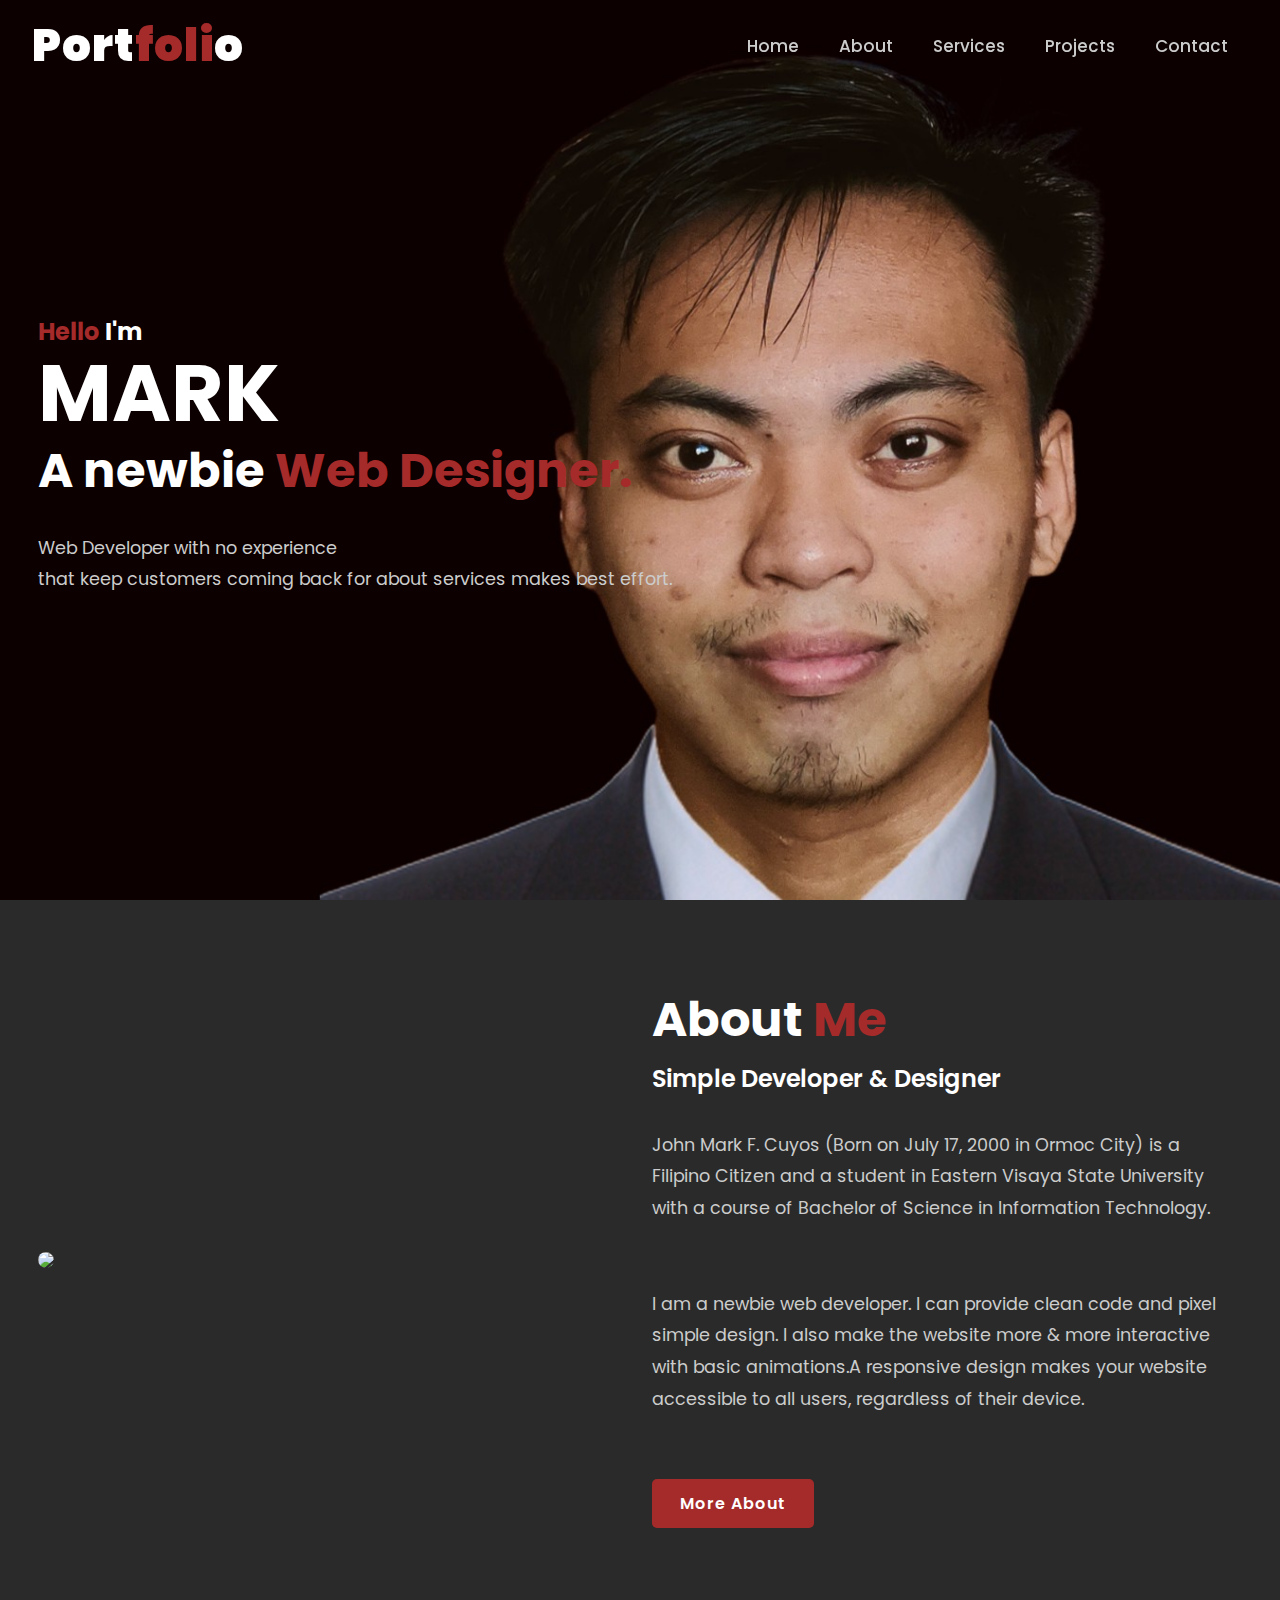
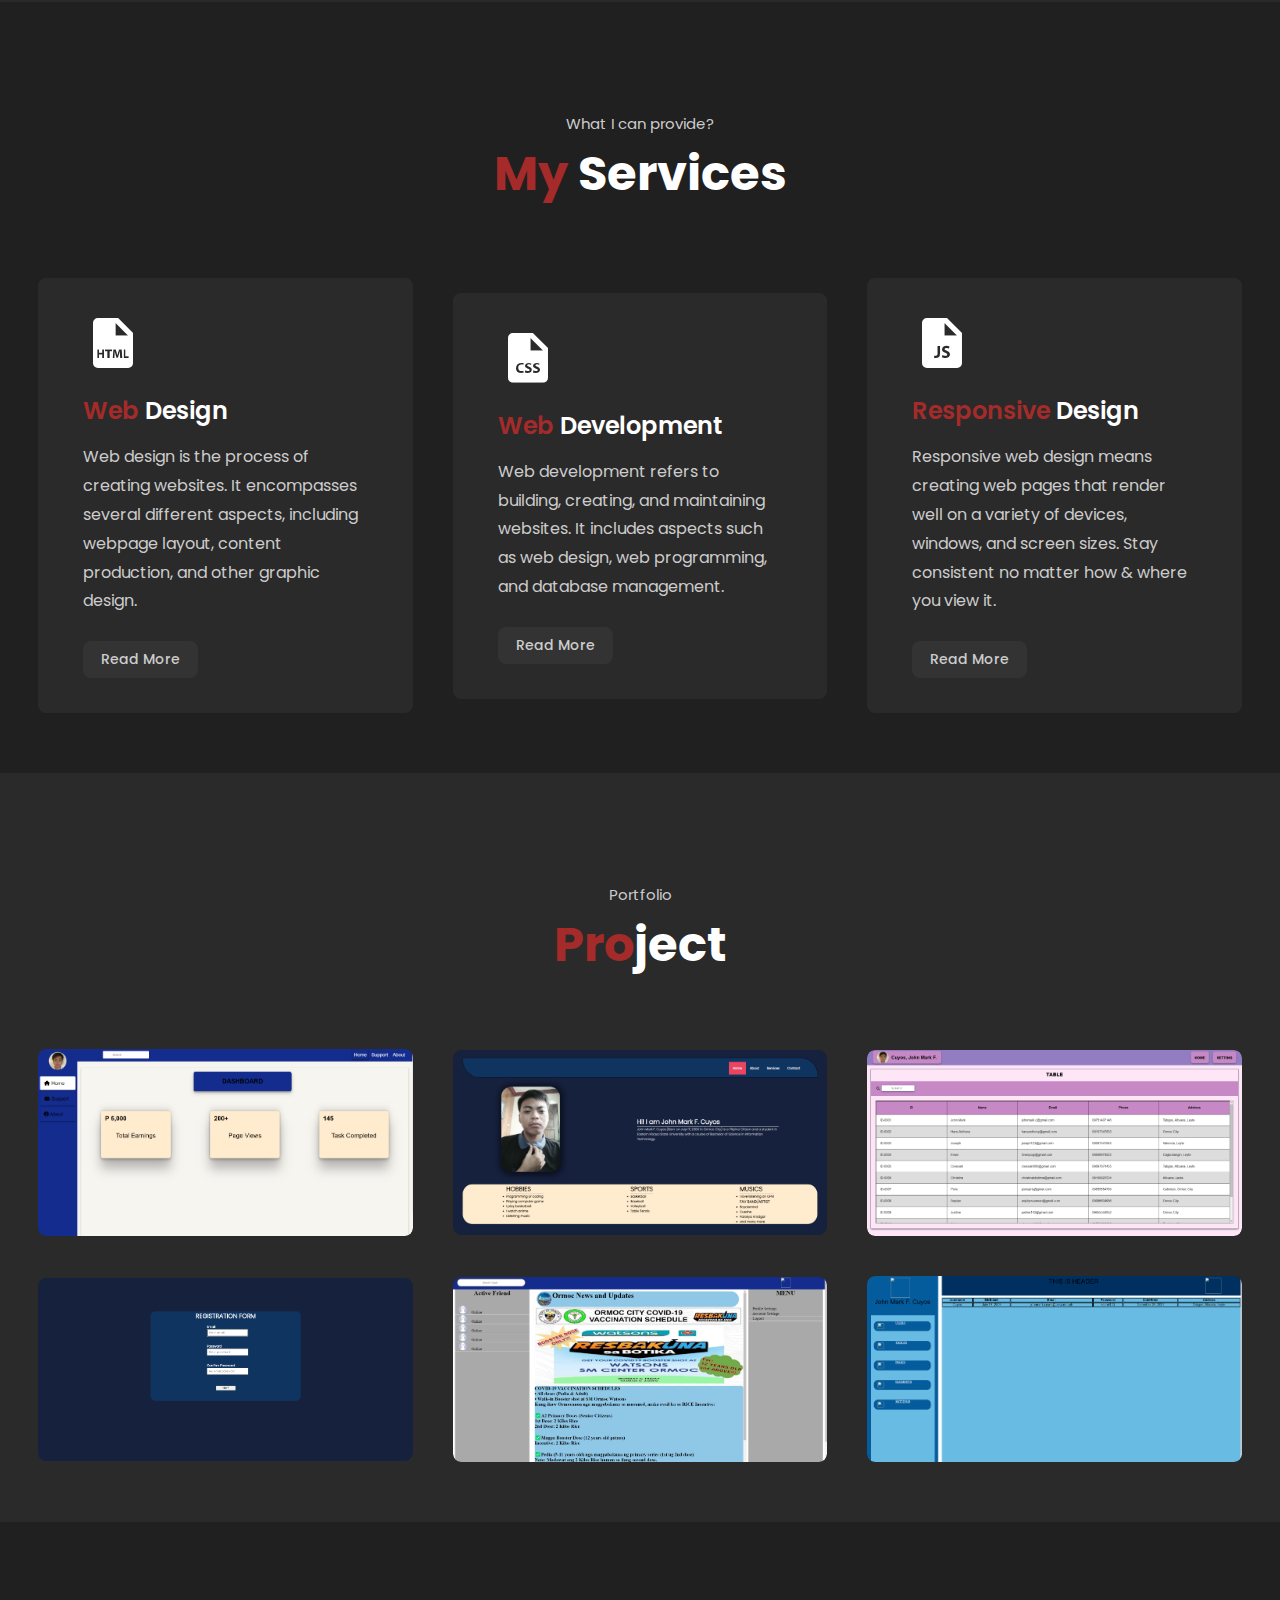
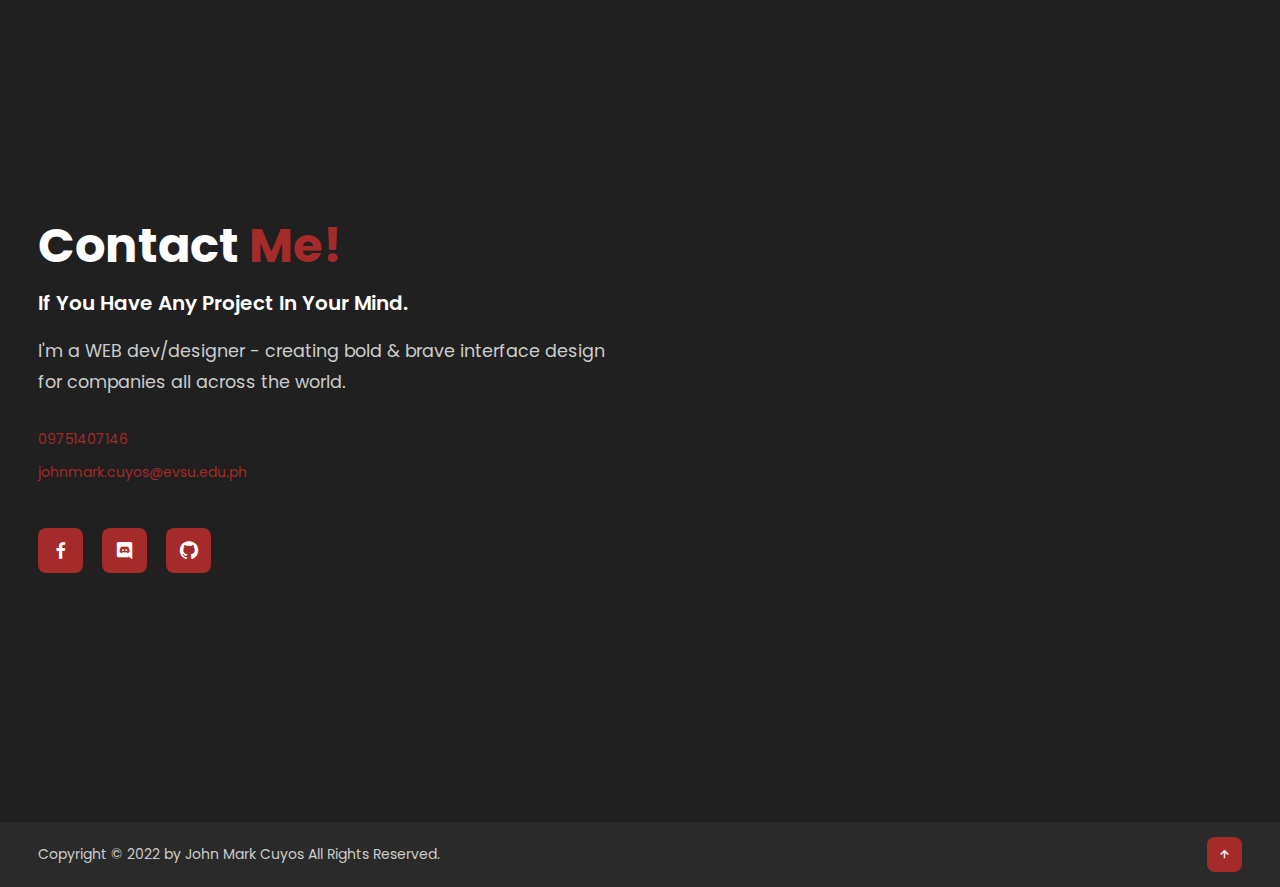
==== index.html @ 8d4b30e2 "Update index.html" ====
<!DOCTYPE html>
<html>
<head>
	<meta charset="utf-8">
	<meta name="viewport" content="width=device-width, initial-scale=1">
	<title>PORTFOLIO</title>
	<link rel="stylesheet" type="text/css" href="css/style.css">
	<link rel="stylesheet" href="https://unpkg.com/boxicons@latest/css/boxicons.min.css">
	<link rel="preconnect" href="https://fonts.googleapis.com">
	<link rel="preconnect" href="https://fonts.gstatic.com" crossorigin>
	<link href="https://fonts.googleapis.com/css2?family=Poppins:wght@300;400;500;600;700;800;900&display=swap" rel="stylesheet">
</head>
<body>
	<header>
		<a href="#" class="logo">Port<span>foli</span>o</a>
		<ul class="navlist">
			<li><a href="#home">Home</a></li>
			<li><a href="#about">About</a></li>
			<li><a href="#services">Services</a></li>
			<li><a href="#portfolio">Projects</a></li>
			<li><a href="#contact">Contact</a></li>
		</ul>
		<div class="bx bx-menu" id="menu-icon">
			
		</div>
	</header>
	<section class="home" id="home">
		<div class="home-text">
			<h2><span>Hello</span> I'm</h2>
			<h1>MARK</h1>
			<h3>A newbie<span> Web Designer.</span></h3>
			<p>Web Developer with no experience <br> that keep customers coming back for about services makes best effort.</p>
		</div>
	</section>

	<section class="about" id="about">
		<div class="about-img">
			<img src="img/about.png">
		</div>
		<div class="about-text">
			<h2>About <span>Me</span></h2>
			<h4>Simple Developer & Designer</h4>
			<p>John Mark F. Cuyos (Born on July 17, 2000 in Ormoc City) is a Filipino Citizen and a student in Eastern Visaya State University with a course of Bachelor of Science in Information Technology.</p>
			<p>I am a newbie web developer. I can provide clean code and pixel simple design. I also make the website more & more interactive with basic animations.A responsive design makes your website accessible to all users, regardless of their device.</p>
			<a href="#" class="btn">More About</a>
		</div>
	</section>
	<section class="services" id="services">
		<div class="main-text">
			<p>What I can provide?</p>
			<h2><span>My</span> Services</h2>
		</div>
		<div class="services-content">
			<div class="box">
				<div class="s-icons">
					<i class='bx bxs-file-html' ></i>
				</div>
				<h3><span>Web</span> Design</h3>
				<p>Web design is the process of creating websites. It encompasses several different aspects, including webpage layout, content production, and other graphic design.</p>
				<a href="#" class="read">Read More</a>
			</div>
			<div class="box">
				<div class="s-icons">
					<i class='bx bxs-file-css' ></i>
				</div>
				<h3><span>Web</span> Development</h3>
				<p>Web development refers to building, creating, and maintaining websites. It includes aspects such as web design, web programming, and database management.</p>
				<a href="#" class="read">Read More</a>
			</div>
			<div class="box">
				<div class="s-icons">
					<i class='bx bxs-file-js' ></i>
				</div>
				<h3><span>Responsive</span> Design</h3>
				<p>Responsive web design means creating web pages that render well on a variety of devices, windows, and screen sizes. Stay consistent no matter how & where you view it.</p>
				<a href="#" class="read">Read More</a>
			</div>
		</div>
	</section>

	<section class="portfolio" id="portfolio">
		<div class="main-text">
			<p>Portfolio</p>
			<h2><span>Pro</span>ject</h2>
		</div>
		<div class="portfolio-content">
			<div class="row">
				<img src="img/project1.png">
				<div class="layer">
					<h5>DASHBOARD</h5>
					<a href="#"><i class='bx bx-link-external' ></i></a>
				</div>
			</div>
			<div class="row">
				<img src="img/project2.png">
				<div class="layer">
					<h5>PROFILES</h5>
					<a href="#"><i class='bx bx-link-external' ></i></a>
				</div>
			</div>
			<div class="row">
				<img src="img/project3.png">
				<div class="layer">
					<h5>TABLE DATA</h5>
					<a href="#"><i class='bx bx-link-external' ></i></a>
				</div>
			</div>
			<div class="row">
				<img src="img/project4.png">
				<div class="layer">
					<h5>REGISTRATION FORM</h5>
					<a href="#"><i class='bx bx-link-external' ></i></a>
				</div>
			</div>
			<div class="row">
				<img src="img/unfinish1.png">
				<div class="layer">
					<h5>UNFINISHED PROJECTS</h5>
					<a href="#"><i class='bx bx-link-external' ></i></a>
				</div>
			</div>
			<div class="row">
				<img src="img/unfinish2.png">
				<div class="layer">
					<h5>UNFINISHED PROJECTS</h5>
					<a href="#"><i class='bx bx-link-external' ></i></a>
				</div>
			</div>
		</div>
	</section>

	<section class="contact" id="contact">
		<div class="contact-text">
			<h2>Contact <span>Me!</span></h2>
			<h4>If You Have Any Project In Your Mind.</h4>
			<p>I'm a WEB dev/designer - creating bold & brave interface design for companies all across the world.</p>
			<div class="list">
				<li><a href="#"><span>09751407146</span></a></li>
				<li><a href="#"><span>johnmark.cuyos@evsu.edu.ph</span></a></li>
			</div>
			<div class="contact-icons">
				<a href="#"><i class='bx bxl-facebook' ></i></a>
				<a href="#"><i class='bx bxl-discord' ></i></a>
				<a href="#"><i class='bx bxl-github' ></i></a>
			</div>
		</div>
	</section>

	<section class="end">
		<div class="last-text">
			<p>Copyright © 2022 by John Mark Cuyos All Rights Reserved.</p>
		</div>
		<div class="top">
			<a href="#home"><i class='bx bx-up-arrow-alt' ></i></a>
		</div>
	</section>

	<script type="text/javascript" src="js/script.js"></script>

</body>
</html>
---- css/style.css ----
*{
	padding: 0;
	margin: 0;
	box-sizing: border-box;
	font-family: 'Poppins', sans-serif;
	text-decoration: none;
	list-style: none;
	scroll-behavior: smooth;
}
:root{
	--bg-color: #2a2a2a;
	--second-bg-color: #202020;
	--text-color: #fff;
	--second-color: #ccc;
	--main-color: #a52a2a;
	--big-font: 5rem;
	--h2-font: 3rem;
	--p-font: 1.1rem;
}
body{
	background: var(--bg-color);
	color: var(--text-color);
}
header{
	position: fixed;
	width: 100%;
	z-index: 1000;
	display: flex;
	align-items: center;
	justify-content: space-between;
	padding: 22px 15%;
	border-bottom: 1px solid transparent;
	transition: all .45s ease;
}
.logo{
	color: var(--text-color);
	font-size: 45px;
	font-weight: 900;
	letter-spacing: 1px;
}
span{
	color: var(--main-color);
}
.navlist{
	display: flex;
}
.navlist a{
	color: var(--second-color);
	font-size: 17px;
	font-weight: 500;
	padding: 20px;
	transition: all .45s ease;
}
.navlist a:hover{
	background-color: var(--main-color);
	border-radius: 5px;
}
.navlist a.active{
	color: var(--main-color);
}
#menu-icon{
	font-size: 35px;
	color: var(--text-color);
	z-index: 10001;
	cursor: pointer;
	margin-left: 25px;
	display: none;
}



section{
	padding: 160px 15% 120px;
}
.home{
	position: relative;
	height: 100vh;
	width: 100%;
	background-image: url(../img/background.jpg);
	background-size: cover;
	background-position: center;
	display: flex;
	align-items: center;
	justify-content: flex-start;
}


.home-text h1{
	font-size: var(--big-font);
	font-weight: 700;
	color: var(--text-color);
	line-height: 1.1;
	margin: 0 0 8px;
}
.home-text h3{
	color: var(--text-color);
	margin: 0 0 35px;
	font-size: 3rem;
	font-weight: 700;
	line-height: 1.1;
}
.home-text p{
	color: var(--second-color);
	font-size: var(--p-font);
	line-height: 1.8;
	margin-bottom: 40px;
}


.btn{
	display: inline-block;
	padding: 12px 28px;
	background: var(--main-color);
	border-radius: 5px;
	color: var(--text-color);
	font-size: 1rem;
	letter-spacing: 1px;
	font-weight: 600;
	transition: all .45s ease;
}
.btn:hover{
	transform: scale(0.9);
}


header.sticky{
	background: #2b2121;
	border-bottom: 1px solid #ffffff1a;
	padding: 12px 15%;
}

.about{
	display: grid;
	grid-template-columns: repeat(2, 1fr);
	align-items: center;
	gap: 1.5rem;
	transition: 1s;
}
.about-img img{
	max-width: 530px;
	height: auto;
	width: 100%;
	border-radius: 8px;
}
.about-text h2{
	font-size: var(--h2-font);
	line-height: 1;
}
.about-text h4{
	font-size: 24px;
	font-weight: 600;
	color: var(--text-color);
	line-height: 1.7;
	margin: 15px 0 30px;
}
.about-text p{
	color: var(--second-color);
	font-size: var(--p-font);
	line-height: 1.8;
	margin-bottom: 4rem;
}
body:hover .about{
	transform: translateY(-2%);
	transition: all 1s 0s ease;
}




.services{
	background: var(--second-bg-color);
}
.main-text{
	text-align: center;
}
.main-text p{
	color: var(--second-color);
	font-size: 15px;
	margin-bottom: 15px;
}
.main-text h2{
	font-size: var(--h2-font);
	line-height: 1;
}
.services-content{
	display: grid;
	grid-template-columns: repeat(auto-fit, minmax(250px, auto));
	align-items: center;
	gap: 2.5rem;
	margin-top: 5rem;
}
.box{
	background: var(--bg-color);
	padding: 35px 45px;
	border-radius: 8px;
	transition: all .45s ease;
}
.s-icons i{
	font-size: 60px;
	margin-bottom: 20px;
}
.box h3{
	font-size: 24px;
	font-weight: 600;
	color: var(--text-color);
	margin-bottom: 15px;
}
.box p{
	color: var(--second-color);
	font-size: 1rem;
	line-height: 1.8;
	margin-bottom: 25px;
}
.read{
	display: inline-block;
	padding: 8px 18px;
	background: #333333;
	color: var(--second-color);
	font-size: 14px;
	font-weight: 500;
	border-radius: 8px;
	transition: all .45s ease;
}
.read:hover{
	letter-spacing: 1px;
	background: #ffffff99;
	color: var(--text-color);
}
.box:hover{
	transform: translateY(-20px);
	cursor: pointer;
}




.portfolio-content{
	display: grid;
	grid-template-columns: repeat(auto-fit, minmax(350px, auto));
	align-items: center;
	gap: 2.5rem;
	margin-top: 5rem;
}
.row{
	position: relative;
	overflow: hidden;
	border-radius: 8px;
	cursor: pointer;
}
.row img{
	width: 100%;
	border-radius: 8px;
	display: block;
	transition: transform 0.5s;
}
.layer{
	width: 100%;
	height: 0;
	background: linear-gradient(rgba(0,0,0,0.1), brown);
	position: absolute;
	border-radius: 8px;
	left: 0;
	bottom: 0;
	overflow: hidden;
	display: flex;
	flex-direction: column;
	align-items: center;
	justify-content: center;
	text-align: center;
	padding: 0 30px;
	transition: height 0.5s;
}
.layer h5{
	font-size: 20px;
	font-weight: 600;
	margin-bottom: 15px;
}
.layer p{
	color: var(--second-color);
	font-size: 1rem;
	line-height: 1.8;
}
.layer i{
	color: var(--main-color);
	margin-top: 20px;
	font-size: 20px;
	background: var(--text-color);
	width: 60px;
	height: 60px;
	display: flex;
	align-items: center;
	justify-content: center;
	border-radius: 50%;
}
.row:hover img{
	transform: scale(1.1);
}
.row:hover .layer{
	height: 100%;
}




.contact{
	background: var(--second-bg-color);
	display: grid;
	grid-template-columns: repeat(2, 1fr);
	align-items: center;
	gap: 2.5rem;
	height: 100vh;
}
.contact-text h4{
	color: var(--text-color);
	margin: 18px 0;
	font-size: 20px;
	font-weight: 600;
}
.contact-text h2{
	font-size: var(--h2-font);
	line-height: 1;
}
.contact-text p{
	color: var(--second-color);
	font-size: var(--p-font);
	line-height: 1.8;
	margin-bottom: 30px;
}
.list{
	margin-bottom: 2.8rem;
}
.list li{
	margin-bottom: 12px;
}
.list li a{
	display: block;
	color: var(--second-color);
	font-size: 14px;
	transition: all .45s ease;
}
.list li a:hover{
	color: var(--text-color);
	transform: translateX(5px);
}
.contact-icons i{
	height: 45px;
	width: 45px;
	background: var(--main-color);
	color: var(--text-color);
	font-size: 22px;
	display: inline-flex;
	align-items: center;
	justify-content: center;
	border-radius: 8px;
	margin-right: 15px;
	transition: all .45s ease;
}
.contact-icons i:hover{
	background: var(--text-color);
	color: var(--main-color);
}




.end{
	padding: 20px 15%;
	display: flex;
	flex-wrap: wrap;
	align-items: center;
	justify-content: space-between;
	gap: 2rem;
	background: var(--bg-color);
}
.last-text p{
	color: var(--second-color);
	font-size: 14px;
}
.top i{
	padding: 10px;
	border-radius: 8px;
	font-size: 15px;
	color: var(--text-color);
	background: var(--main-color);
}




@media (max-width: 1480px){
	header{
		padding: 12px 2.5%;
		transition: .1s;
	}
	header.sticky{
		padding: 10px 2.5%;
		transition: .1s;;
	}
	section{
		padding: 110px 3% 60px;
	}
	.end{
		padding: 15px 3%;
	}
}

@media (max-width: 1100px){
	:root{
		--big-font: 4rem;
		--h2-font: 2.5rem;
		--p-font: 1rem;
		transition: .1s;
	}
	.home-text h3{
		font-size: 2.5rem;
	}
	.home{
		height: 87vh;
	}
}

@media (max-width: 920px){
	.about{
		grid-template-columns: 1fr;
	}
	.about-img{
		text-align: center;
		order: 2;
	}
	.about-img img{
		width: 100%;
		height: auto;
		max-width: 100%;
	}
	.contact{
		grid-template-columns: 1fr;
	}
}

@media (max-width: 840px){
	#menu-icon{
		display: block;
	}
	.navlist{
		position: absolute;
		top: -1000px;
		right: 0;
		left: 0;
		display: flex;
		flex-direction: column;
		background: var(--bg-color);
		text-align: left;
		transition: all .45s ease;
	}
	.navlist a{
		display: block;
		margin: 17px;
		font-size: 20px;
		transition: all .45s ease;
		color: var(--text-color);
	}
	.navlist a:hover{
		color: var(--main-color);
	}
	.navlist a.active{
		color: var(--text-color);
	}
	.navlist.open{
		top: 100%;
	}
}
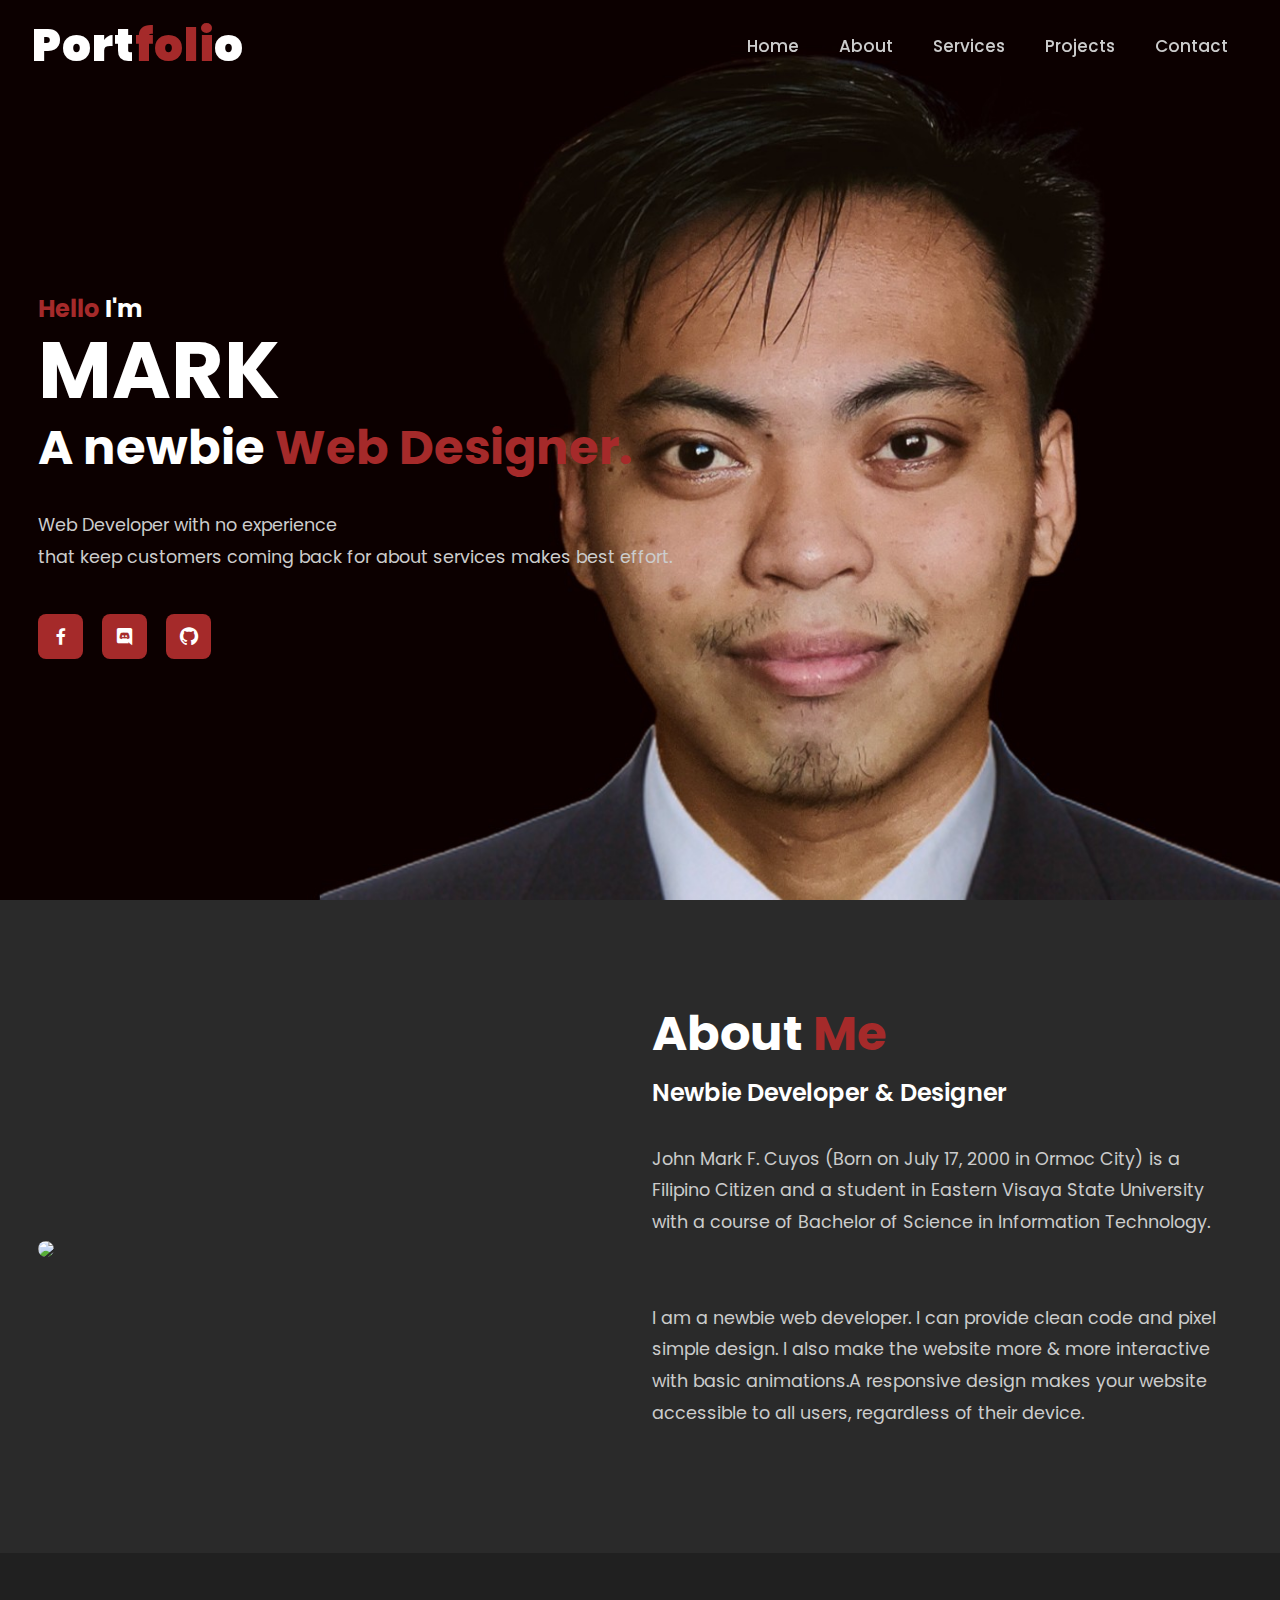
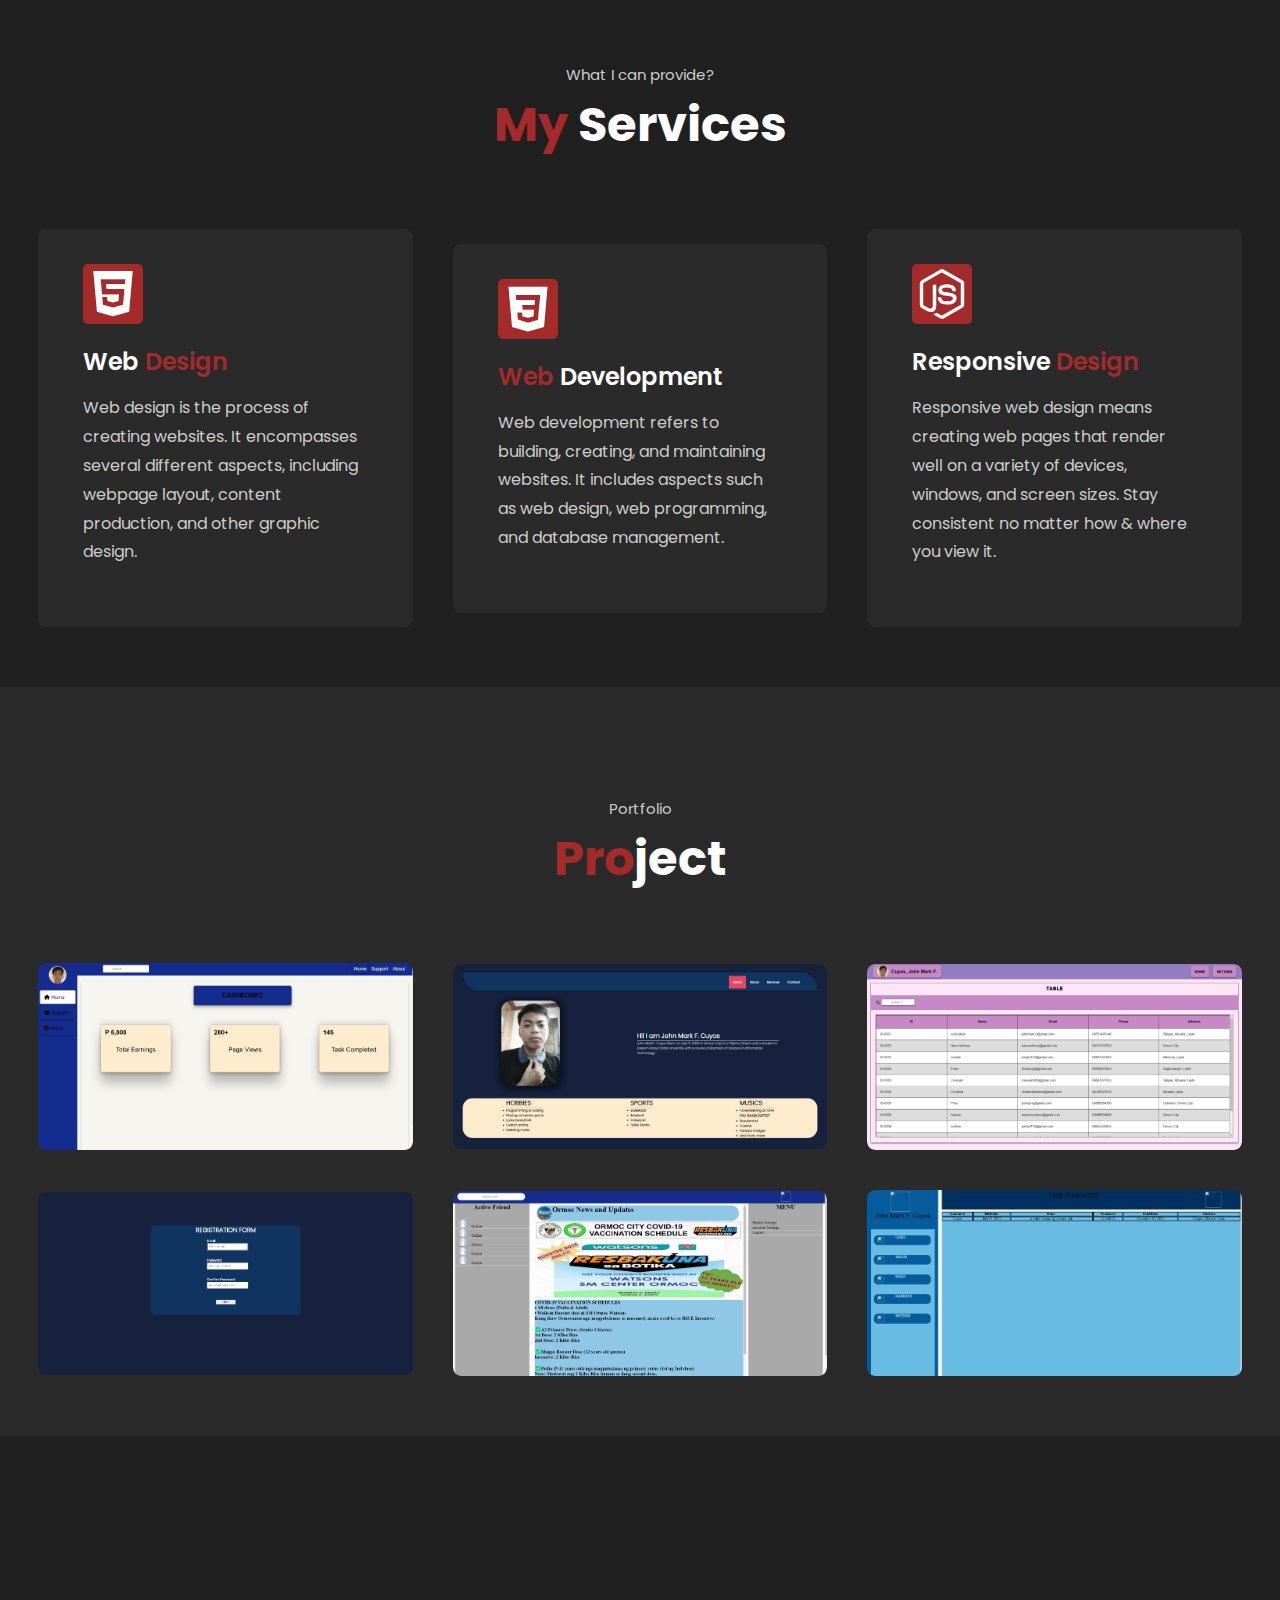
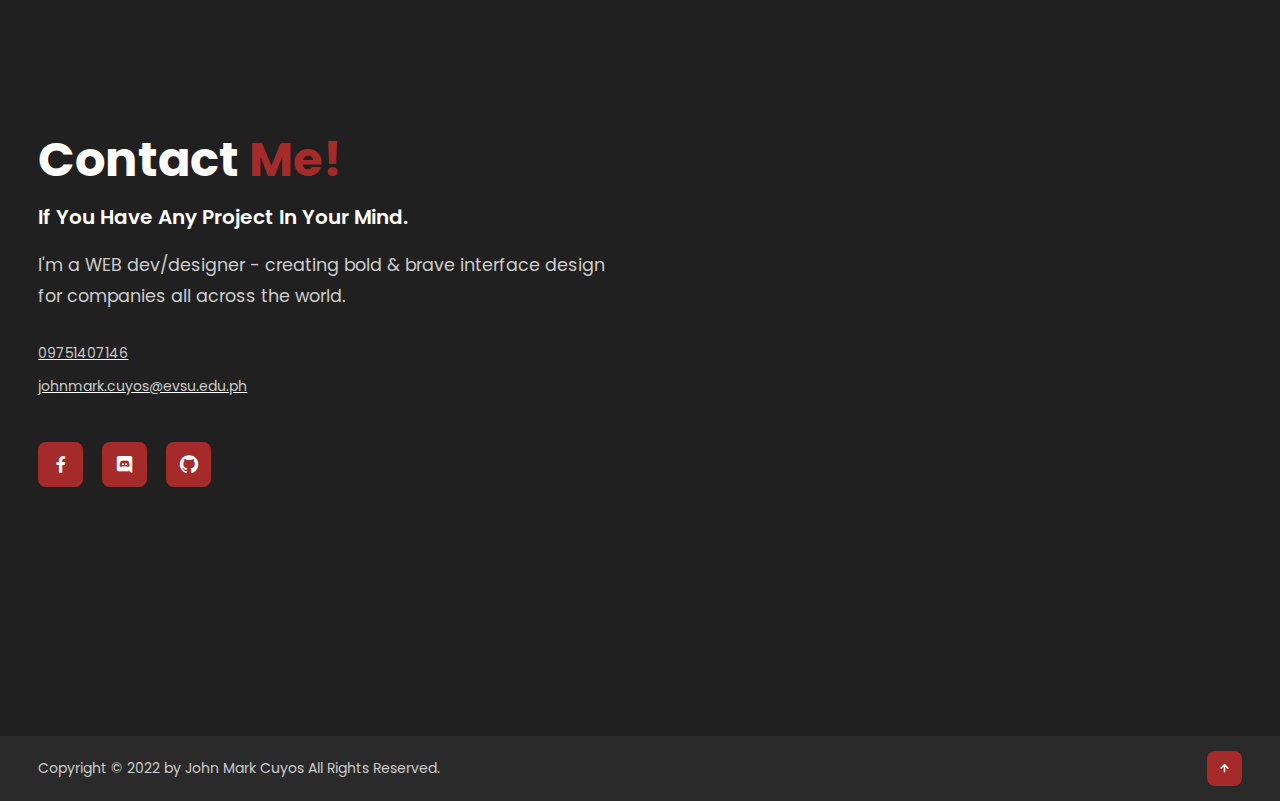
==== commit 6e1590f9: "Add files via upload" ====
--- a/index.html
+++ b/index.html
@@ -8,6 +8,7 @@
 	<link rel="stylesheet" href="https://unpkg.com/boxicons@latest/css/boxicons.min.css">
 	<link rel="preconnect" href="https://fonts.googleapis.com">
 	<link rel="preconnect" href="https://fonts.gstatic.com" crossorigin>
+	<link rel="icon" href="img/about.png" type="image/x-icon">
 	<link href="https://fonts.googleapis.com/css2?family=Poppins:wght@300;400;500;600;700;800;900&display=swap" rel="stylesheet">
 </head>
 <body>
@@ -30,6 +31,11 @@
 			<h1>MARK</h1>
 			<h3>A newbie<span> Web Designer.</span></h3>
 			<p>Web Developer with no experience <br> that keep customers coming back for about services makes best effort.</p>
+			<div>
+				<a href="#"><i class='bx bxl-facebook' ></i></a>
+				<a href="#"><i class='bx bxl-discord' ></i></a>
+				<a href="#"><i class='bx bxl-github' ></i></a>
+			</div>
 		</div>
 	</section>
 
@@ -39,10 +45,9 @@
 		</div>
 		<div class="about-text">
 			<h2>About <span>Me</span></h2>
-			<h4>Simple Developer & Designer</h4>
+			<h4>Newbie Developer & Designer</h4>
 			<p>John Mark F. Cuyos (Born on July 17, 2000 in Ormoc City) is a Filipino Citizen and a student in Eastern Visaya State University with a course of Bachelor of Science in Information Technology.</p>
 			<p>I am a newbie web developer. I can provide clean code and pixel simple design. I also make the website more & more interactive with basic animations.A responsive design makes your website accessible to all users, regardless of their device.</p>
-			<a href="#" class="btn">More About</a>
 		</div>
 	</section>
 	<section class="services" id="services">
@@ -53,27 +58,24 @@
 		<div class="services-content">
 			<div class="box">
 				<div class="s-icons">
-					<i class='bx bxs-file-html' ></i>
+					<i class='bx bxl-html5'></i>
 				</div>
-				<h3><span>Web</span> Design</h3>
+				<h3>Web <span>Design</span></h3>
 				<p>Web design is the process of creating websites. It encompasses several different aspects, including webpage layout, content production, and other graphic design.</p>
-				<a href="#" class="read">Read More</a>
 			</div>
 			<div class="box">
 				<div class="s-icons">
-					<i class='bx bxs-file-css' ></i>
+					<i class='bx bxl-css3' ></i>
 				</div>
 				<h3><span>Web</span> Development</h3>
 				<p>Web development refers to building, creating, and maintaining websites. It includes aspects such as web design, web programming, and database management.</p>
-				<a href="#" class="read">Read More</a>
 			</div>
 			<div class="box">
 				<div class="s-icons">
-					<i class='bx bxs-file-js' ></i>
+					<i class='bx bxl-nodejs' ></i>
 				</div>
-				<h3><span>Responsive</span> Design</h3>
+				<h3>Responsive <span>Design</span></h3>
 				<p>Responsive web design means creating web pages that render well on a variety of devices, windows, and screen sizes. Stay consistent no matter how & where you view it.</p>
-				<a href="#" class="read">Read More</a>
 			</div>
 		</div>
 	</section>
@@ -135,8 +137,8 @@
 			<h4>If You Have Any Project In Your Mind.</h4>
 			<p>I'm a WEB dev/designer - creating bold & brave interface design for companies all across the world.</p>
 			<div class="list">
-				<li><a href="#"><span>09751407146</span></a></li>
-				<li><a href="#"><span>johnmark.cuyos@evsu.edu.ph</span></a></li>
+				<li style="text-decoration: underline;"><a href="#">09751407146</a></li>
+				<li style="text-decoration: underline;"><a href="#">johnmark.cuyos@evsu.edu.ph</a></li>
 			</div>
 			<div class="contact-icons">
 				<a href="#"><i class='bx bxl-facebook' ></i></a>
@@ -158,4 +160,4 @@
 	<script type="text/javascript" src="js/script.js"></script>
 
 </body>
-</html>
+</html>--- a/css/style.css
+++ b/css/style.css
@@ -83,8 +83,6 @@
 	align-items: center;
 	justify-content: flex-start;
 }
-
-
 .home-text h1{
 	font-size: var(--big-font);
 	font-weight: 700;
@@ -105,21 +103,22 @@
 	line-height: 1.8;
 	margin-bottom: 40px;
 }
-
-
-.btn{
-	display: inline-block;
-	padding: 12px 28px;
+.home-text i{
+	height: 45px;
+	width: 45px;
 	background: var(--main-color);
-	border-radius: 5px;
-	color: var(--text-color);
-	font-size: 1rem;
-	letter-spacing: 1px;
-	font-weight: 600;
-	transition: all .45s ease;
-}
-.btn:hover{
-	transform: scale(0.9);
+	color: var(--text-color);
+	font-size: 22px;
+	display: inline-flex;
+	align-items: center;
+	justify-content: center;
+	border-radius: 8px;
+	margin-right: 15px;
+	transition: all .45s ease;
+}
+.home-text i:hover{
+	background: var(--text-color);
+	color: var(--main-color);
 }
 
 
@@ -129,11 +128,18 @@
 	padding: 12px 15%;
 }
 
+
+
 .about{
 	display: grid;
 	grid-template-columns: repeat(2, 1fr);
 	align-items: center;
 	gap: 1.5rem;
+}
+.about-img{
+	transition: 1s;
+}
+.about-text{
 	transition: 1s;
 }
 .about-img img{
@@ -159,10 +165,20 @@
 	line-height: 1.8;
 	margin-bottom: 4rem;
 }
-body:hover .about{
-	transform: translateY(-2%);
+.about:hover .about-img{
+	transform: translateY(-7%);
 	transition: all 1s 0s ease;
 }
+.about:hover .about-text{
+	transform: translateY(-10%);
+	transition: all 1s 0s ease;
+}
+
+
+
+
+
+
 
 
 
@@ -198,6 +214,8 @@
 .s-icons i{
 	font-size: 60px;
 	margin-bottom: 20px;
+	background-color: var(--main-color);
+	border-radius: 5px;
 }
 .box h3{
 	font-size: 24px;
@@ -271,9 +289,8 @@
 	transition: height 0.5s;
 }
 .layer h5{
-	font-size: 20px;
-	font-weight: 600;
-	margin-bottom: 15px;
+	font-size: 24px;
+	font-weight: bold;
 }
 .layer p{
 	color: var(--second-color);
@@ -468,4 +485,10 @@
 	.navlist.open{
 		top: 100%;
 	}
+	.services-content{
+		display: block;
+	}
+	.box{
+		margin: 25px;
+	}
 }